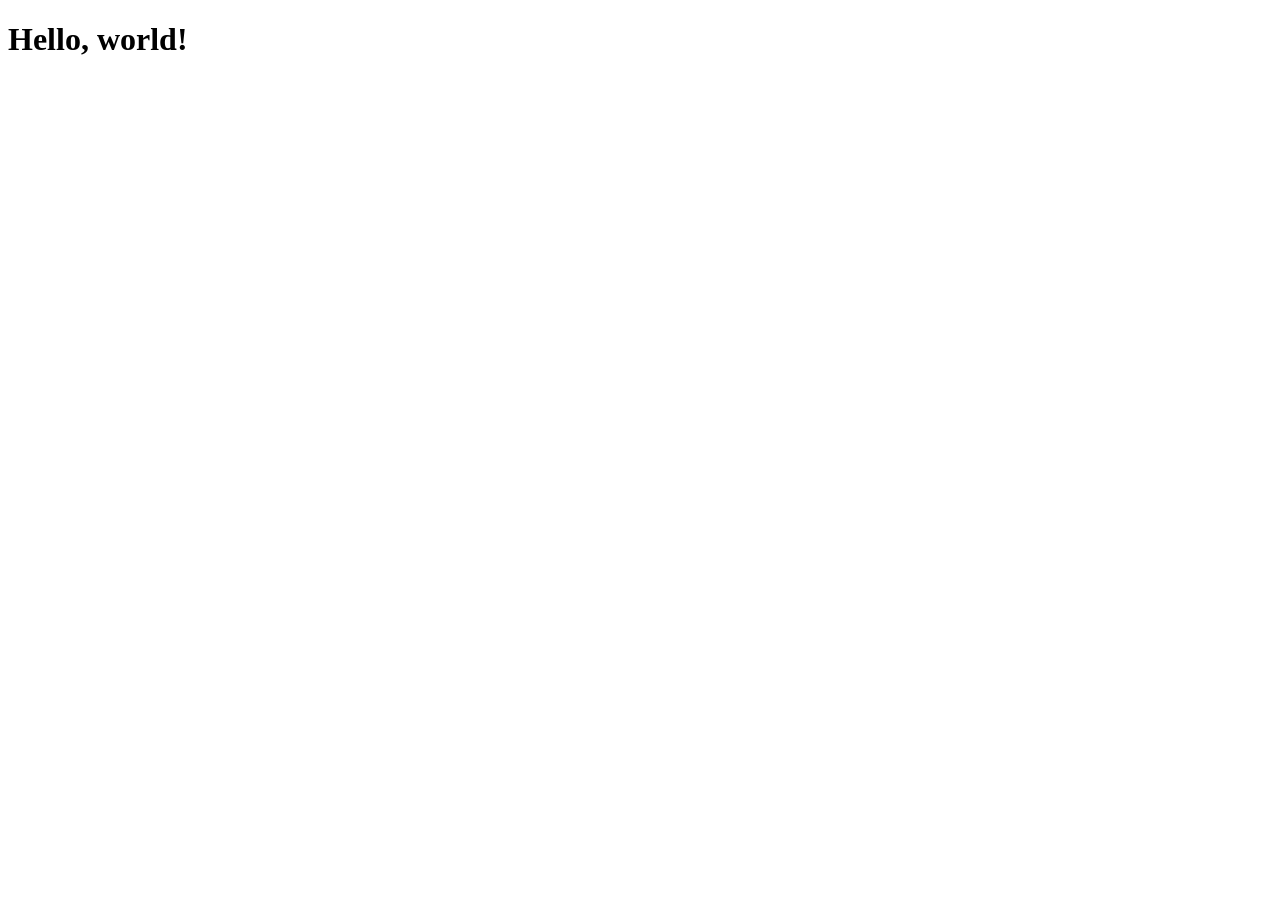
==== index.html @ a5ce3e89 "Initial commit" ====
<!doctype html>
<html lang="en">
  <head>
    <meta charset="utf-8">
    <meta name="viewport" content="width=device-width, initial-scale=1">
    <title>Bootstrap demo</title>
    <link href="CSS/bootstrap.min.css" rel="stylesheet"
    <link rel="stylesheet" href="css/style.css">
  </head>
  <body>
    <h1>Hello, world!</h1>
    
    <script src="JS/bootstrap.min.js"></script>
</body>

</html>
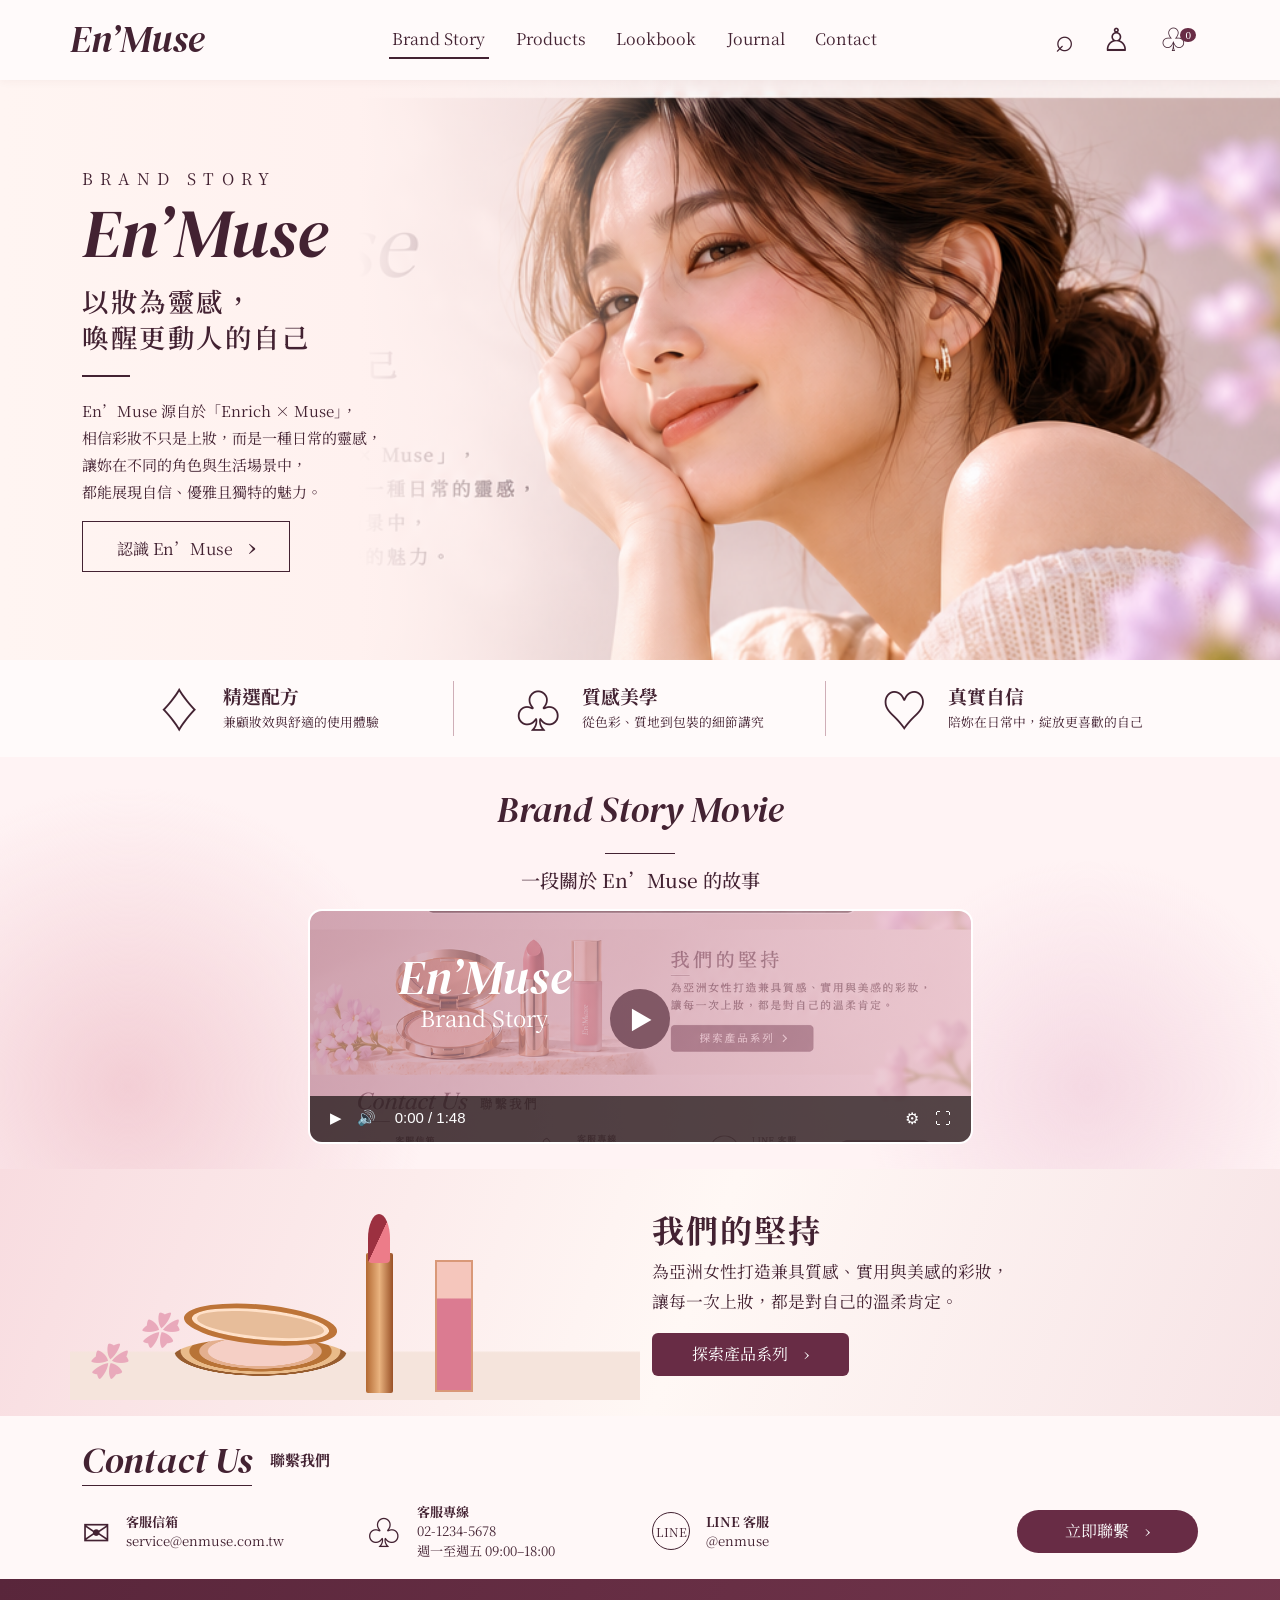
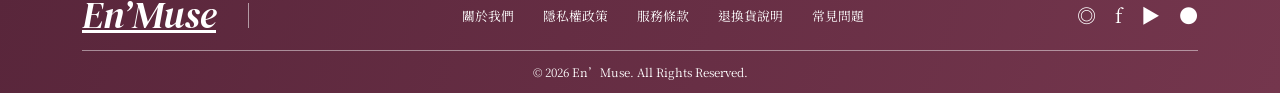
==== commit 5639e479: "Build EnMuse brand landing page" ====
--- a/index.html
+++ b/index.html
@@ -1,16 +1,56 @@
 <!doctype html>
-<html lang="en">
-  <head>
-    <meta charset="utf-8">
-    <meta name="viewport" content="width=device-width, initial-scale=1">
-    <title>Bootstrap demo</title>
-    <link href="CSS/bootstrap.min.css" rel="stylesheet"
-    <link rel="stylesheet" href="css/style.css">
-  </head>
-  <body>
-    <h1>Hello, world!</h1>
-    
-    <script src="JS/bootstrap.min.js"></script>
+<html lang="zh-Hant">
+<head>
+  <meta charset="utf-8">
+  <meta name="viewport" content="width=device-width, initial-scale=1">
+  <meta name="description" content="En’Muse — 以妝為靈感，喚醒更動人的自己。">
+  <title>En’Muse｜淡雅美妝</title>
+  <link href="css/bootstrap.min.css" rel="stylesheet">
+  <link rel="stylesheet" href="css/style.css">
+</head>
+<body>
+  <header class="site-header sticky-top">
+    <nav class="navbar navbar-expand-lg container py-3" aria-label="主選單">
+      <a class="navbar-brand logo" href="#top">En’Muse</a>
+      <button class="navbar-toggler border-0 shadow-none" type="button" data-bs-toggle="collapse" data-bs-target="#mainNav" aria-controls="mainNav" aria-expanded="false" aria-label="展開選單"><span class="navbar-toggler-icon"></span></button>
+      <div class="collapse navbar-collapse" id="mainNav">
+        <ul class="navbar-nav mx-auto gap-lg-4">
+          <li class="nav-item"><a class="nav-link active" href="#story">Brand Story</a></li>
+          <li class="nav-item"><a class="nav-link" href="#products">Products</a></li>
+          <li class="nav-item"><a class="nav-link" href="#movie">Lookbook</a></li>
+          <li class="nav-item"><a class="nav-link" href="#journal">Journal</a></li>
+          <li class="nav-item"><a class="nav-link" href="#contact">Contact</a></li>
+        </ul>
+        <div class="nav-tools d-flex gap-3 justify-content-center"><button aria-label="搜尋">⌕</button><button aria-label="會員">♙</button><button aria-label="購物袋">♧<sup>0</sup></button></div>
+      </div>
+    </nav>
+  </header>
+
+  <main id="top">
+    <section id="story" class="hero">
+      <div class="hero-photo" aria-hidden="true"></div>
+      <div class="container position-relative h-100"><div class="row h-100 align-items-center"><div class="col-12 col-md-6 col-lg-5 hero-copy">
+        <p class="eyebrow">BRAND STORY</p><h1>En’Muse</h1><h2>以妝為靈感，<br>喚醒更動人的自己</h2><span class="rule"></span>
+        <p>En’Muse 源自於「Enrich × Muse」，<br>相信彩妝不只是上妝，而是一種日常的靈感，<br>讓妳在不同的角色與生活場景中，<br>都能展現自信、優雅且獨特的魅力。</p>
+        <a class="btn btn-outline-brand" href="#movie">認識 En’Muse <b>›</b></a>
+      </div></div></div>
+    </section>
+
+    <section class="values"><div class="container"><div class="row g-0">
+      <div class="col-md-4 value"><span class="value-icon">♢</span><div><h3>精選配方</h3><p>兼顧妝效與舒適的使用體驗</p></div></div>
+      <div class="col-md-4 value"><span class="value-icon">♧</span><div><h3>質感美學</h3><p>從色彩、質地到包裝的細節講究</p></div></div>
+      <div class="col-md-4 value"><span class="value-icon">♡</span><div><h3>真實自信</h3><p>陪妳在日常中，綻放更喜歡的自己</p></div></div>
+    </div></div></section>
+
+    <section id="movie" class="movie-section"><div class="container text-center"><p class="script-title">Brand Story Movie</p><span class="tiny-rule"></span><h2>一段關於 En’Muse 的故事</h2>
+      <div class="movie-card"><div><strong>En’Muse</strong><span>Brand Story</span></div><button class="play" aria-label="播放品牌影片">▶</button><div class="controls">▶　🔊　 0:00 / 1:48 <span>⚙　⛶</span></div></div>
+    </div></section>
+
+    <section id="products" class="products"><div class="container"><div class="row align-items-center g-4"><div class="col-md-6 product-art" aria-label="粉底、唇膏與唇蜜產品示意"><div class="compact"></div><div class="lipstick"></div><div class="gloss"></div><i class="blossom one">✿</i><i class="blossom two">✿</i></div><div class="col-md-6 product-copy"><h2>我們的堅持</h2><p>為亞洲女性打造兼具質感、實用與美感的彩妝，<br>讓每一次上妝，都是對自己的溫柔肯定。</p><a class="btn btn-brand" href="#contact">探索產品系列　›</a></div></div></div></section>
+  </main>
+
+  <section id="contact" class="contact"><div class="container"><div class="contact-head"><span>Contact Us</span><b>聯繫我們</b></div><div class="row gy-4 align-items-center"><div class="col-sm-6 col-lg-3 contact-item"><i>✉</i><p><b>客服信箱</b><br>service@enmuse.com.tw</p></div><div class="col-sm-6 col-lg-3 contact-item"><i>♧</i><p><b>客服專線</b><br>02-1234-5678<br>週一至週五 09:00–18:00</p></div><div class="col-sm-6 col-lg-3 contact-item"><i class="line">LINE</i><p><b>LINE 客服</b><br>@enmuse</p></div><div class="col-sm-6 col-lg-3 text-lg-end"><a class="btn btn-brand rounded-pill px-5" href="mailto:service@enmuse.com.tw">立即聯繫　›</a></div></div></div></section>
+  <footer><div class="container"><div class="footer-top"><a class="logo text-white" href="#top">En’Muse</a><span class="divider"></span><div class="footer-links"><a href="#story">關於我們</a><a href="#">隱私權政策</a><a href="#">服務條款</a><a href="#">退換貨說明</a><a href="#">常見問題</a></div><div class="social">◎　f　▶　●</div></div><p>© 2026 En’Muse. All Rights Reserved.</p></div></footer>
+  <script src="js/bootstrap.bundle.min.js"></script>
 </body>
-
-</html>+</html>
--- a/css/style.css
+++ b/css/style.css
@@ -0,0 +1,2 @@
+@import url('https://fonts.googleapis.com/css2?family=DM+Serif+Display:ital@0;1&family=Noto+Serif+TC:wght@400;500;600;700&display=swap');
+:root{--ink:#432232;--wine:#682c45;--rose:#f7e7e7;--paper:#fffafa}*{box-sizing:border-box}body{color:var(--ink);background:var(--paper);font-family:"Noto Serif TC",serif;font-size:15px}.site-header{background:rgba(255,250,250,.96);box-shadow:0 1px 9px #5d29310d}.logo,.script-title{font-family:"DM Serif Display",serif;font-style:italic}.logo{font-size:2.35rem;color:var(--ink);line-height:1}.nav-link{color:var(--ink)!important;font-size:1rem;padding:.4rem .2rem!important}.nav-link.active{border-bottom:2px solid var(--ink)}.nav-tools button{background:transparent;border:0;color:var(--ink);font-family:serif;font-size:2rem;line-height:1}.nav-tools sup{font-size:.7rem;background:var(--wine);color:white;border-radius:50%;padding:1px 5px;position:relative;left:-8px;top:-12px}.hero{height:580px;position:relative;overflow:hidden;background:#f9e8e8}.hero-photo{position:absolute;inset:0;background-image:linear-gradient(90deg,#fff5f2 0%,#fff1ef 28%,transparent 54%),url('../img/20261106.png');background-size:cover,100% auto;background-position:center,center -67px;background-repeat:no-repeat}.hero-copy{z-index:1}.eyebrow{letter-spacing:.45rem;font-size:1rem;margin-bottom:.5rem}.hero h1{font:italic 4.3rem/1 "DM Serif Display",serif;margin:0}.hero h2{font-size:1.65rem;font-weight:600;letter-spacing:.16rem;line-height:1.35;margin:1rem 0}.rule{display:block;width:48px;border-top:2px solid var(--ink);margin:1.25rem 0}.hero-copy>p:last-of-type{line-height:1.8}.btn{font-family:inherit}.btn-outline-brand{border:1px solid var(--ink);border-radius:0;color:var(--ink);padding:.5rem 2.1rem}.btn-outline-brand:hover,.btn-brand{background:var(--wine);color:#fff}.btn-outline-brand b{font-size:1.35rem;margin-left:.7rem}.values{background:#fffafa;padding:1.35rem 0}.value{display:flex;align-items:center;justify-content:center;gap:1.3rem;padding:.25rem 1.5rem;border-right:1px solid #cfaeb7}.value:last-child{border:0}.value h3{font-size:1.18rem;margin:0 0 .25rem;font-weight:700}.value p{margin:0;font-size:.8rem}.value-icon{font-size:2.9rem;line-height:1}.movie-section{padding:1.4rem 0 1.6rem;background:radial-gradient(circle at 10% 80%,#f3ced5 0,transparent 25%),radial-gradient(circle at 85% 80%,#f5d9e3 0,transparent 20%),#fff3f4}.script-title{font-size:2.25rem;margin:.2rem 0 0}.tiny-rule{display:inline-block;width:70px;border-top:1px solid var(--ink)}.movie-section h2{font-size:1.2rem;margin:.55rem 0 1.1rem}.movie-card{height:235px;max-width:665px;margin:auto;overflow:hidden;border:2px solid white;border-radius:14px;position:relative;background-image:linear-gradient(90deg,#bd8294aa,#e7b9c5aa),url('../img/20261106.png');background-size:cover,100% auto;background-position:center,center -630px;color:white;text-align:left}.movie-card>div:first-child{position:absolute;top:42px;left:88px;text-align:center}.movie-card strong{font:italic 3rem/1 "DM Serif Display",serif;display:block}.movie-card span{font-size:1.4rem}.play{position:absolute;top:78px;left:calc(50% - 30px);width:60px;height:60px;border:0;border-radius:50%;background:#552c3aac;color:#fff;font-size:1.5rem;padding-left:7px}.controls{position:absolute;bottom:0;left:0;right:0;padding:11px 20px;background:#1b1312b8;font-family:Arial}.controls span{float:right;font-size:1rem}.products{padding:1rem 0;background:linear-gradient(110deg,#f8dce0,#fff8f5 54%,#f7e4e6)}.product-art{height:215px;position:relative;overflow:hidden;background:linear-gradient(transparent 77%,#f5e4dc 78%)}.compact{position:absolute;left:18%;bottom:11px;width:175px;height:64px;background:radial-gradient(ellipse at 50% 35%,#f5cfc5 0 42%,#e4af8e 43% 49%,#b87336 50% 57%,#e9bb8a 58% 64%,#985d2f 65% 69%,transparent 70%);border-radius:50%;transform:scaleY(.6)}.compact:before{content:"";position:absolute;width:155px;height:66px;border-radius:50%;border:8px solid #bd7438;top:-55px;left:10px;background:#e7bd9a;transform:rotate(10deg);box-shadow:inset 0 0 0 5px #ffe1c9}.lipstick{position:absolute;left:52%;bottom:7px;width:27px;height:140px;background:linear-gradient(90deg,#b36932,#e9b37f,#9a5127);border-radius:2px}.lipstick:before{content:"";position:absolute;width:22px;height:49px;background:linear-gradient(115deg,#9c3040 0 50%,#ed7c89 51%);border-radius:50% 50% 4px 4px;top:-39px;left:2px}.gloss{position:absolute;left:64%;bottom:8px;width:38px;height:132px;border:2px solid #d99878;background:linear-gradient(#f5c6bc 0 28%,#db7b91 29% 100%)}.blossom{position:absolute;color:#e9a9bb;font-size:2.4rem}.blossom.one{left:3%;bottom:12px}.blossom.two{left:12%;bottom:43px}.product-copy h2{font-size:2rem;font-weight:700;letter-spacing:.12rem}.product-copy p{line-height:1.8;font-size:1.05rem}.btn-brand{border:0;padding:.6rem 2.5rem}.contact{padding:1.15rem 0;background:#fff8f8}.contact-head{display:flex;gap:1.1rem;align-items:center;margin-bottom:1rem}.contact-head span{font:italic 2.3rem "DM Serif Display",serif;border-bottom:1px solid var(--ink)}.contact-item{display:flex;align-items:center;gap:1rem}.contact-item i{font-style:normal;font-size:2.1rem}.contact-item .line{font-size:.75rem;border:1px solid var(--ink);border-radius:50%;width:38px;height:38px;text-align:center;padding-top:10px}.contact-item p{margin:0;font-size:.82rem}footer{background:linear-gradient(110deg,#59263b,#74364d);color:#fff;padding:1.1rem 0 .7rem}footer .logo{color:#fff}.footer-top{display:flex;gap:2rem;align-items:center;padding-bottom:1rem;border-bottom:1px solid #ffffff77}.divider{height:25px;border-left:1px solid #ffffff88}.footer-links{display:flex;gap:1.8rem;flex:1;justify-content:center}.footer-links a{color:#fff;text-decoration:none;font-size:.8rem}.social{white-space:nowrap;font-size:1.2rem}footer p{text-align:center;margin:.8rem 0 0;font-size:.72rem}@media(max-width:767px){.hero{height:640px}.hero-photo{background-size:auto 640px,auto 960px;background-position:center,center -10px}.hero-copy{background:#fff9f9e3;padding:1.5rem;margin:1rem}.hero h1{font-size:3.2rem}.hero h2{font-size:1.35rem}.value{justify-content:flex-start;border-right:0;border-bottom:1px solid #cfaeb7;padding:.8rem 2rem}.movie-card{height:180px}.movie-card>div:first-child{top:28px;left:30px}.movie-card strong{font-size:2.3rem}.play{top:63px}.footer-top{flex-wrap:wrap;gap:1rem}.footer-links{order:3;flex-basis:100%;flex-wrap:wrap;justify-content:flex-start;gap:.75rem 1.2rem}.divider{display:none}.product-copy{text-align:center}.contact{padding:1.5rem 0}.nav-tools{padding-top:1rem}}
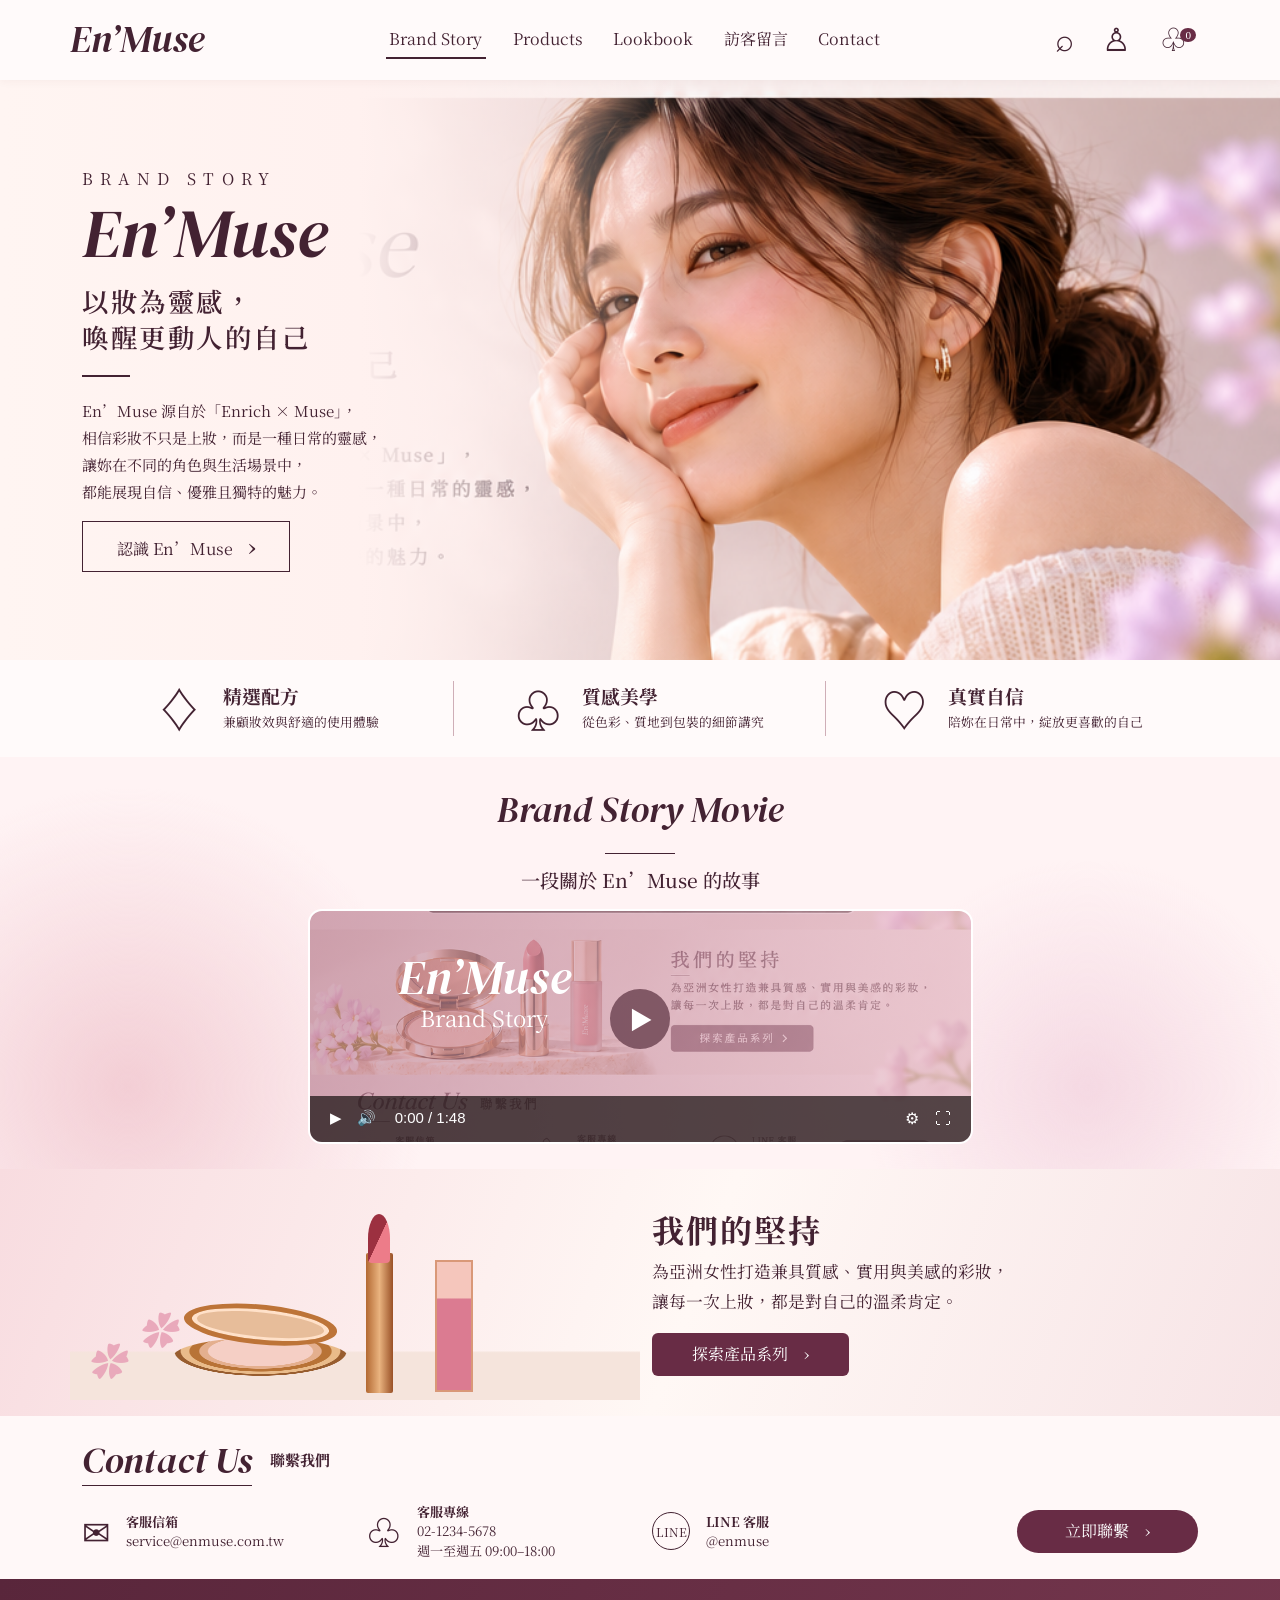
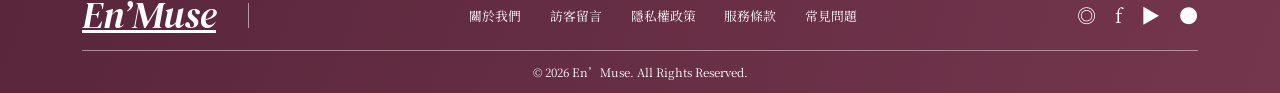
==== commit c6ddf419: "Add guestbook form and analytics tracking" ====
--- a/index.html
+++ b/index.html
@@ -7,8 +7,17 @@
   <title>En’Muse｜淡雅美妝</title>
   <link href="css/bootstrap.min.css" rel="stylesheet">
   <link rel="stylesheet" href="css/style.css">
+  <script>
+    (function(w,d,s,l,i){w[l]=w[l]||[];w[l].push({'gtm.start':
+    new Date().getTime(),event:'gtm.js'});var f=d.getElementsByTagName(s)[0],
+    j=d.createElement(s),dl=l!='dataLayer'?'&l='+l:'';j.async=true;j.src=
+    'https://www.googletagmanager.com/gtm.js?id='+i+dl;f.parentNode.insertBefore(j,f);
+    })(window,document,'script','dataLayer','GTM-5ZPB8B3Z');
+  </script>
 </head>
 <body>
+  <noscript><iframe src="https://www.googletagmanager.com/ns.html?id=GTM-5ZPB8B3Z"
+    height="0" width="0" style="display:none;visibility:hidden"></iframe></noscript>
   <header class="site-header sticky-top">
     <nav class="navbar navbar-expand-lg container py-3" aria-label="主選單">
       <a class="navbar-brand logo" href="#top">En’Muse</a>
@@ -18,7 +27,7 @@
           <li class="nav-item"><a class="nav-link active" href="#story">Brand Story</a></li>
           <li class="nav-item"><a class="nav-link" href="#products">Products</a></li>
           <li class="nav-item"><a class="nav-link" href="#movie">Lookbook</a></li>
-          <li class="nav-item"><a class="nav-link" href="#journal">Journal</a></li>
+          <li class="nav-item"><a class="nav-link" href="guestbook.html">訪客留言</a></li>
           <li class="nav-item"><a class="nav-link" href="#contact">Contact</a></li>
         </ul>
         <div class="nav-tools d-flex gap-3 justify-content-center"><button aria-label="搜尋">⌕</button><button aria-label="會員">♙</button><button aria-label="購物袋">♧<sup>0</sup></button></div>
@@ -50,7 +59,7 @@
   </main>
 
   <section id="contact" class="contact"><div class="container"><div class="contact-head"><span>Contact Us</span><b>聯繫我們</b></div><div class="row gy-4 align-items-center"><div class="col-sm-6 col-lg-3 contact-item"><i>✉</i><p><b>客服信箱</b><br>service@enmuse.com.tw</p></div><div class="col-sm-6 col-lg-3 contact-item"><i>♧</i><p><b>客服專線</b><br>02-1234-5678<br>週一至週五 09:00–18:00</p></div><div class="col-sm-6 col-lg-3 contact-item"><i class="line">LINE</i><p><b>LINE 客服</b><br>@enmuse</p></div><div class="col-sm-6 col-lg-3 text-lg-end"><a class="btn btn-brand rounded-pill px-5" href="mailto:service@enmuse.com.tw">立即聯繫　›</a></div></div></div></section>
-  <footer><div class="container"><div class="footer-top"><a class="logo text-white" href="#top">En’Muse</a><span class="divider"></span><div class="footer-links"><a href="#story">關於我們</a><a href="#">隱私權政策</a><a href="#">服務條款</a><a href="#">退換貨說明</a><a href="#">常見問題</a></div><div class="social">◎　f　▶　●</div></div><p>© 2026 En’Muse. All Rights Reserved.</p></div></footer>
+  <footer><div class="container"><div class="footer-top"><a class="logo text-white" href="#top">En’Muse</a><span class="divider"></span><div class="footer-links"><a href="#story">關於我們</a><a href="guestbook.html">訪客留言</a><a href="#">隱私權政策</a><a href="#">服務條款</a><a href="#">常見問題</a></div><div class="social">◎　f　▶　●</div></div><p>© 2026 En’Muse. All Rights Reserved.</p></div></footer>
   <script src="js/bootstrap.bundle.min.js"></script>
 </body>
 </html>
